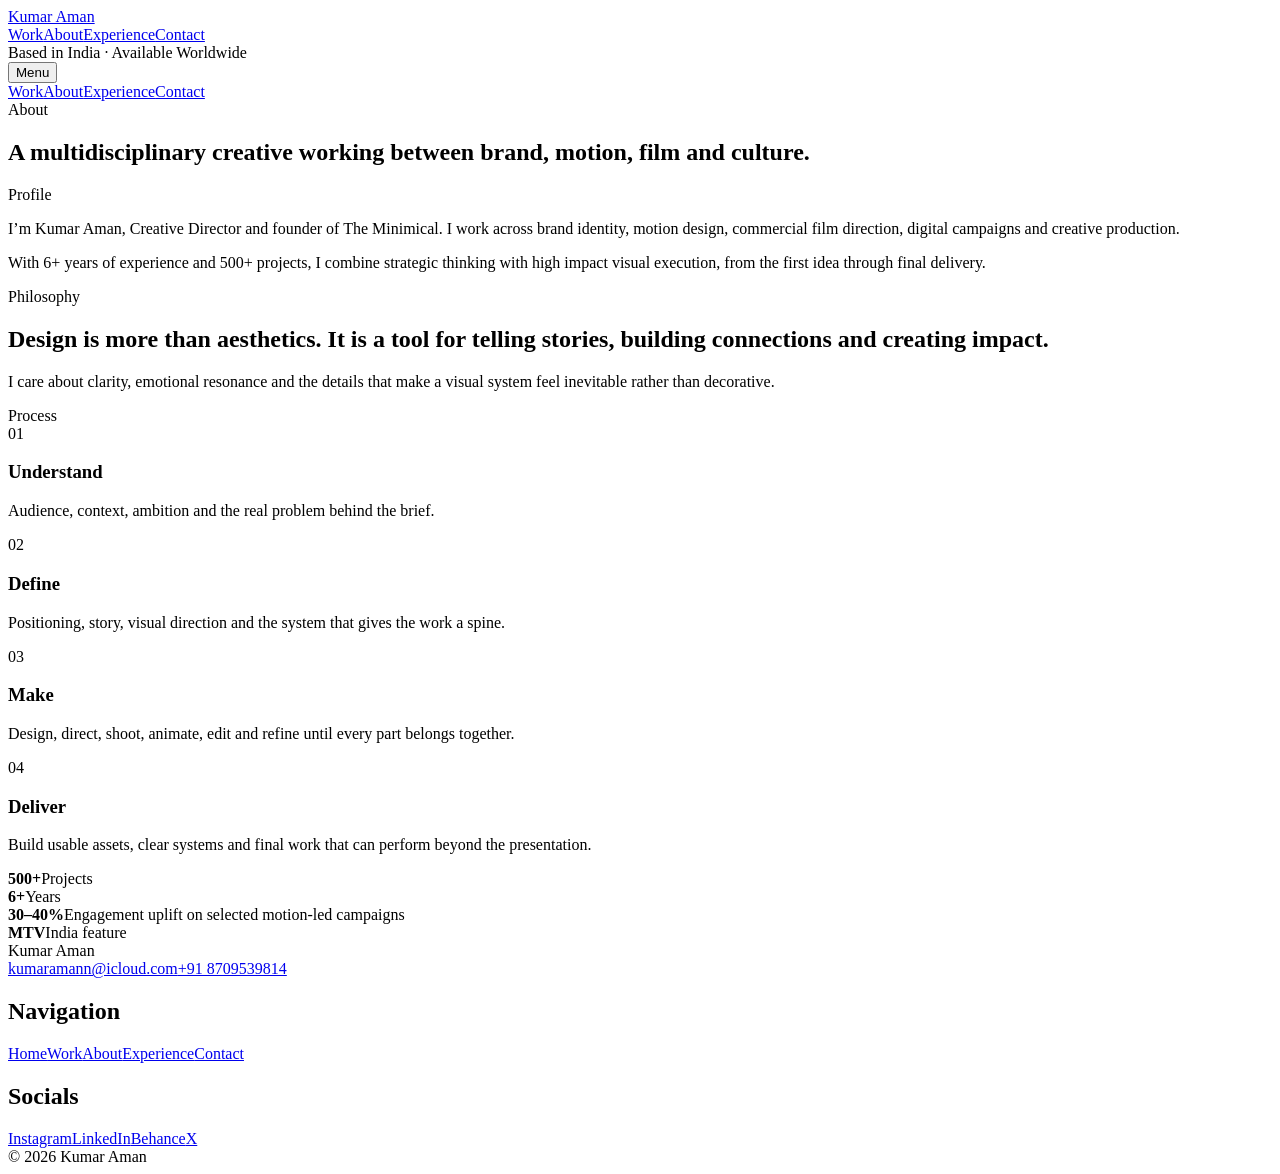
==== about.html @ 10afe8c1 "Add about page" ====
<!doctype html><html lang="en"><head><meta charset="utf-8"><meta name="viewport" content="width=device-width, initial-scale=1"><meta name="description" content="About Kumar Aman, Creative Director and founder of The Minimical."><title>About | Kumar Aman</title><link rel="stylesheet" href="assets/style.css"></head><body><header class="site-header"><div class="container header-inner"><a class="brand" href="index.html">Kumar Aman</a><nav class="desktop-nav"><a class="nav-btn" href="work.html">Work</a><a class="nav-btn active" href="about.html">About</a><a class="nav-btn" href="services.html">Experience</a><a class="nav-btn" href="contact.html">Contact</a></nav><div class="availability">Based in India · Available Worldwide</div><button class="menu-btn" aria-expanded="false" aria-controls="mobile-menu">Menu</button></div><div class="mobile-menu" id="mobile-menu"><a href="work.html">Work</a><a href="about.html">About</a><a href="services.html">Experience</a><a href="contact.html">Contact</a></div></header><main><section class="page-intro container"><div class="section-label"><span class="square"></span><span>About</span></div><h1 class="page-title reveal">A multidisciplinary creative working between brand, motion, film and culture.</h1></section><section class="content-section"><div class="container two-col"><div class="section-label"><span class="square"></span><span>Profile</span></div><div class="rich reveal"><p>I’m Kumar Aman, Creative Director and founder of The Minimical. I work across brand identity, motion design, commercial film direction, digital campaigns and creative production.</p><p>With 6+ years of experience and 500+ projects, I combine strategic thinking with high impact visual execution, from the first idea through final delivery.</p></div></div></section><section class="content-section muted"><div class="container two-col"><div class="section-label"><span class="square"></span><span>Philosophy</span></div><div class="rich reveal"><h2>Design is more than aesthetics. It is a tool for telling stories, building connections and creating impact.</h2><p>I care about clarity, emotional resonance and the details that make a visual system feel inevitable rather than decorative.</p></div></div></section><section class="content-section"><div class="container two-col"><div class="section-label"><span class="square"></span><span>Process</span></div><div class="process-list"><div class="process reveal"><span>01</span><div><h3>Understand</h3><p>Audience, context, ambition and the real problem behind the brief.</p></div></div><div class="process reveal"><span>02</span><div><h3>Define</h3><p>Positioning, story, visual direction and the system that gives the work a spine.</p></div></div><div class="process reveal"><span>03</span><div><h3>Make</h3><p>Design, direct, shoot, animate, edit and refine until every part belongs together.</p></div></div><div class="process reveal"><span>04</span><div><h3>Deliver</h3><p>Build usable assets, clear systems and final work that can perform beyond the presentation.</p></div></div></div></div></section><section class="stats"><div class="container stats-grid"><div><strong>500+</strong><span>Projects</span></div><div><strong>6+</strong><span>Years</span></div><div><strong>30–40%</strong><span>Engagement uplift on selected motion-led campaigns</span></div><div><strong>MTV</strong><span>India feature</span></div></div></section></main><footer class="footer"><div class="container footer-grid"><div><div class="footer-name">Kumar Aman</div><div class="footer-contact"><a href="mailto:kumaramann@icloud.com">kumaramann@icloud.com</a><a href="tel:+918709539814">+91 8709539814</a></div></div><div><h2>Navigation</h2><a href="index.html">Home</a><a href="work.html">Work</a><a href="about.html">About</a><a href="services.html">Experience</a><a href="contact.html">Contact</a></div><div><h2>Socials</h2><a href="https://www.instagram.com/" target="_blank" rel="noopener">Instagram</a><a href="https://www.linkedin.com/" target="_blank" rel="noopener">LinkedIn</a><a href="https://www.behance.net/" target="_blank" rel="noopener">Behance</a><a href="https://x.com/" target="_blank" rel="noopener">X</a></div></div><div class="container footer-bottom">© 2026 Kumar Aman</div></footer><script src="assets/app.js"></script></body></html>
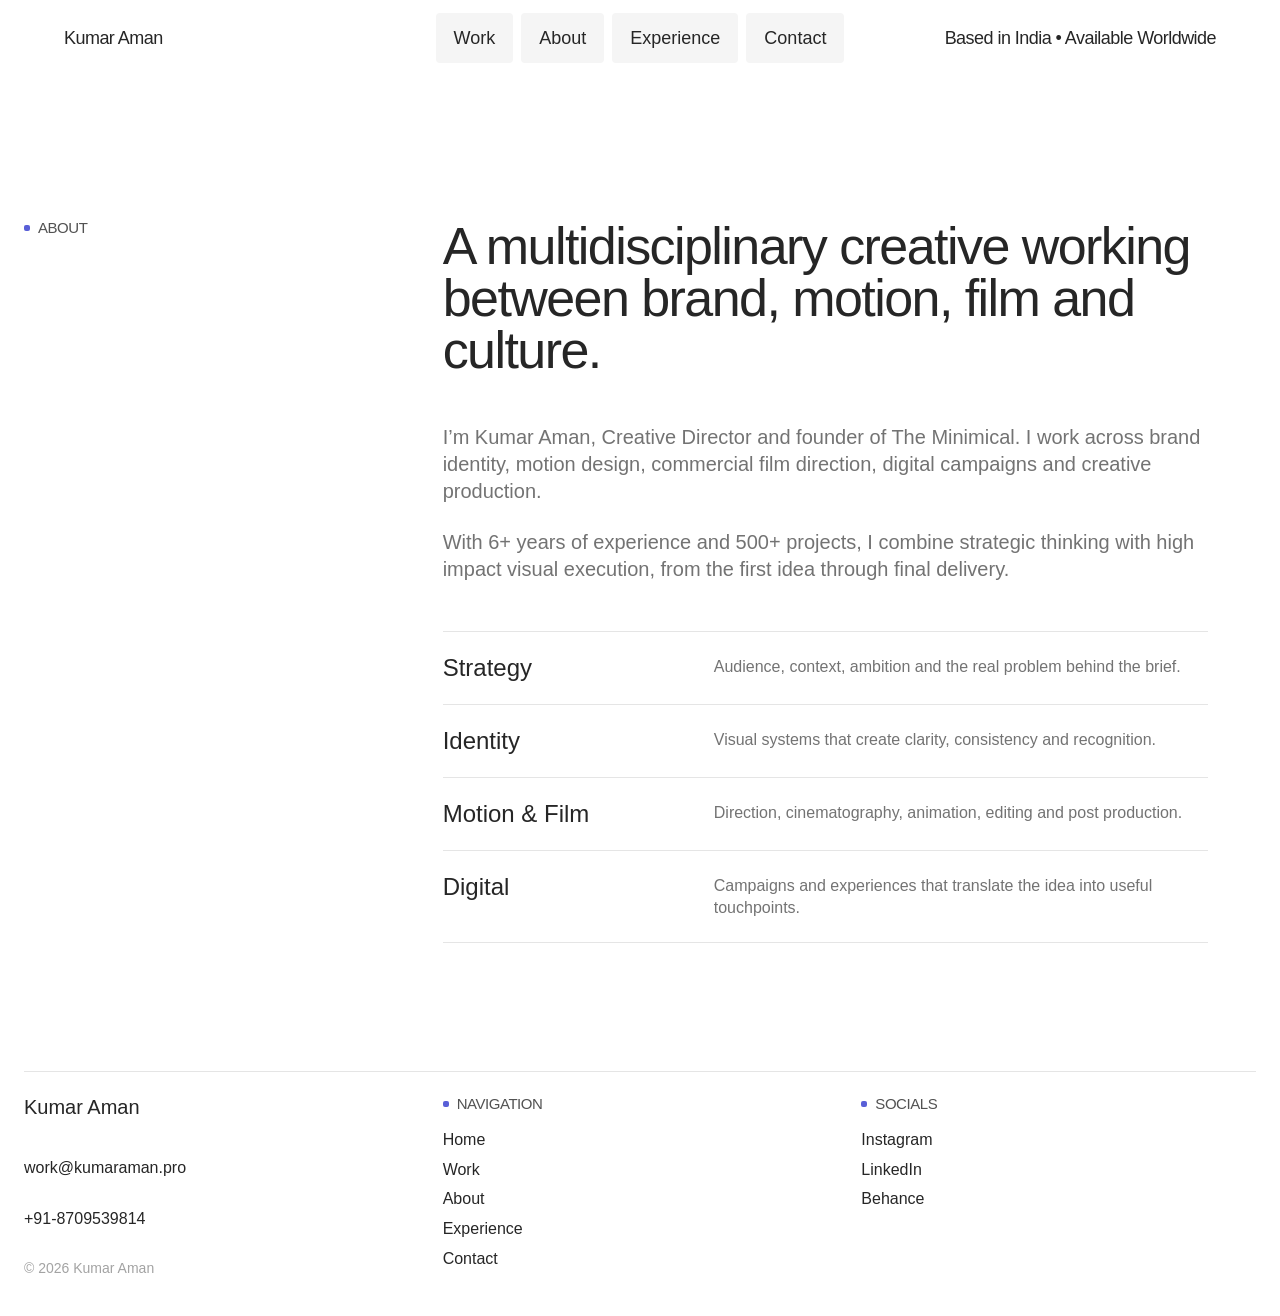
==== commit 80e83578: "Rebuild about route from Semibold system" ====
--- a/about.html
+++ b/about.html
@@ -1 +1 @@
-<!doctype html><html lang="en"><head><meta charset="utf-8"><meta name="viewport" content="width=device-width, initial-scale=1"><meta name="description" content="About Kumar Aman, Creative Director and founder of The Minimical."><title>About | Kumar Aman</title><link rel="stylesheet" href="assets/style.css"></head><body><header class="site-header"><div class="container header-inner"><a class="brand" href="index.html">Kumar Aman</a><nav class="desktop-nav"><a class="nav-btn" href="work.html">Work</a><a class="nav-btn active" href="about.html">About</a><a class="nav-btn" href="services.html">Experience</a><a class="nav-btn" href="contact.html">Contact</a></nav><div class="availability">Based in India · Available Worldwide</div><button class="menu-btn" aria-expanded="false" aria-controls="mobile-menu">Menu</button></div><div class="mobile-menu" id="mobile-menu"><a href="work.html">Work</a><a href="about.html">About</a><a href="services.html">Experience</a><a href="contact.html">Contact</a></div></header><main><section class="page-intro container"><div class="section-label"><span class="square"></span><span>About</span></div><h1 class="page-title reveal">A multidisciplinary creative working between brand, motion, film and culture.</h1></section><section class="content-section"><div class="container two-col"><div class="section-label"><span class="square"></span><span>Profile</span></div><div class="rich reveal"><p>I’m Kumar Aman, Creative Director and founder of The Minimical. I work across brand identity, motion design, commercial film direction, digital campaigns and creative production.</p><p>With 6+ years of experience and 500+ projects, I combine strategic thinking with high impact visual execution, from the first idea through final delivery.</p></div></div></section><section class="content-section muted"><div class="container two-col"><div class="section-label"><span class="square"></span><span>Philosophy</span></div><div class="rich reveal"><h2>Design is more than aesthetics. It is a tool for telling stories, building connections and creating impact.</h2><p>I care about clarity, emotional resonance and the details that make a visual system feel inevitable rather than decorative.</p></div></div></section><section class="content-section"><div class="container two-col"><div class="section-label"><span class="square"></span><span>Process</span></div><div class="process-list"><div class="process reveal"><span>01</span><div><h3>Understand</h3><p>Audience, context, ambition and the real problem behind the brief.</p></div></div><div class="process reveal"><span>02</span><div><h3>Define</h3><p>Positioning, story, visual direction and the system that gives the work a spine.</p></div></div><div class="process reveal"><span>03</span><div><h3>Make</h3><p>Design, direct, shoot, animate, edit and refine until every part belongs together.</p></div></div><div class="process reveal"><span>04</span><div><h3>Deliver</h3><p>Build usable assets, clear systems and final work that can perform beyond the presentation.</p></div></div></div></div></section><section class="stats"><div class="container stats-grid"><div><strong>500+</strong><span>Projects</span></div><div><strong>6+</strong><span>Years</span></div><div><strong>30–40%</strong><span>Engagement uplift on selected motion-led campaigns</span></div><div><strong>MTV</strong><span>India feature</span></div></div></section></main><footer class="footer"><div class="container footer-grid"><div><div class="footer-name">Kumar Aman</div><div class="footer-contact"><a href="mailto:kumaramann@icloud.com">kumaramann@icloud.com</a><a href="tel:+918709539814">+91 8709539814</a></div></div><div><h2>Navigation</h2><a href="index.html">Home</a><a href="work.html">Work</a><a href="about.html">About</a><a href="services.html">Experience</a><a href="contact.html">Contact</a></div><div><h2>Socials</h2><a href="https://www.instagram.com/" target="_blank" rel="noopener">Instagram</a><a href="https://www.linkedin.com/" target="_blank" rel="noopener">LinkedIn</a><a href="https://www.behance.net/" target="_blank" rel="noopener">Behance</a><a href="https://x.com/" target="_blank" rel="noopener">X</a></div></div><div class="container footer-bottom">© 2026 Kumar Aman</div></footer><script src="assets/app.js"></script></body></html>+<!doctype html><html lang="en"><head><meta charset="utf-8"><meta name="viewport" content="width=device-width,initial-scale=1"><meta name="description" content="About Kumar Aman, Creative Director and founder of The Minimical."><title>About | Kumar Aman</title><link rel="stylesheet" href="assets/style.css"><link rel="stylesheet" href="assets/pages.css"></head><body><header class="site-header"><div class="header-wrapper"><div class="header-inner"><a class="brand" href="index.html">Kumar Aman</a><nav class="desktop-nav"><a href="work.html">Work</a><a href="about.html">About</a><a href="services.html">Experience</a><a href="contact.html">Contact</a></nav><div class="availability">Based in India • Available Worldwide</div><button class="mobile-menu-toggle" type="button" aria-expanded="false" aria-controls="mobile-nav">Menu</button></div><nav id="mobile-nav" class="mobile-nav"><a href="work.html">Work</a><a href="about.html">About</a><a href="services.html">Experience</a><a href="contact.html">Contact</a></nav></div></header><main><section class="page-section"><div class="standard-container page-grid"><div class="page-label"><div class="overline"><i></i>About</div></div><div class="page-content"><h1>A multidisciplinary creative working between brand, motion, film and culture.</h1><div class="content-copy reveal"><p>I’m Kumar Aman, Creative Director and founder of The Minimical. I work across brand identity, motion design, commercial film direction, digital campaigns and creative production.</p><p>With 6+ years of experience and 500+ projects, I combine strategic thinking with high impact visual execution, from the first idea through final delivery.</p></div><div class="content-list"><article><h2>Strategy</h2><p>Audience, context, ambition and the real problem behind the brief.</p></article><article><h2>Identity</h2><p>Visual systems that create clarity, consistency and recognition.</p></article><article><h2>Motion &amp; Film</h2><p>Direction, cinematography, animation, editing and post production.</p></article><article><h2>Digital</h2><p>Campaigns and experiences that translate the idea into useful touchpoints.</p></article></div></div></div></section></main><footer class="site-footer"><div class="standard-container footer-grid"><div class="footer-column footer-brand"><a href="index.html">Kumar Aman</a><a href="mailto:work@kumaraman.pro">work@kumaraman.pro</a><a href="tel:+918709539814">+91-8709539814</a><span>© 2026 Kumar Aman</span></div><div class="footer-column"><div class="overline"><i></i>Navigation</div><a href="index.html">Home</a><a href="work.html">Work</a><a href="about.html">About</a><a href="services.html">Experience</a><a href="contact.html">Contact</a></div><div class="footer-column"><div class="overline"><i></i>Socials</div><a href="https://www.instagram.com/framedbyaman/" target="_blank" rel="noopener">Instagram</a><a href="https://www.linkedin.com/" target="_blank" rel="noopener">LinkedIn</a><a href="https://www.behance.net/" target="_blank" rel="noopener">Behance</a></div></div></footer><script src="assets/app.js"></script></body></html>
--- a/assets/style.css
+++ b/assets/style.css
@@ -0,0 +1 @@
+@font-face{font-family:InterDisplayLocal;src:local("Inter Display"),local("Inter");font-style:normal;font-weight:400 800;font-display:swap}*{box-sizing:border-box}html{scroll-behavior:smooth}html,body{margin:0;padding:0}body{background:#fff;color:#262626;font-family:InterDisplayLocal,Inter,Arial,sans-serif;font-size:12px;-webkit-font-smoothing:antialiased;-moz-osx-font-smoothing:grayscale}h1,h2,h3,p,figure{margin:0}a{color:inherit;text-decoration:none}button,input,textarea,select{font:inherit}.site-header{width:100%;background:#fff;position:relative;z-index:20}.header-wrapper{width:100%;display:flex;justify-content:center}.header-inner{width:100%;max-width:1200px;min-height:76px;padding:0 24px;display:flex;align-items:center}.brand{flex:.5 0 0;width:1px;padding:16px 0;font-size:18px;line-height:1;font-weight:500;letter-spacing:-.03em;white-space:nowrap}.desktop-nav{flex:1 0 0;width:1px;display:flex;justify-content:center;align-items:center;gap:8px}.desktop-nav a{background:#f5f5f5;border-radius:4px;padding:16px 18px;font-size:18px;line-height:1;font-weight:500;transition:background .2s,transform .2s}.desktop-nav a:hover{background:#e9e9e9;transform:translateY(-1px)}.availability{flex:.5 0 0;width:1px;text-align:right;padding:16px 0;font-size:18px;line-height:1;font-weight:500;white-space:nowrap;letter-spacing:-.03em}.mobile-menu-toggle,.mobile-nav{display:none}.intro-section{width:100%;display:flex;justify-content:center;align-items:center;padding:144px 24px;overflow:hidden}.narrow-container{width:100%;max-width:768px;display:flex;justify-content:center}.intro-content{width:100%;display:flex;flex-direction:column;align-items:center;gap:24px;text-align:center}.avatar{width:64px;height:64px;border-radius:9999px;flex:none;display:grid;place-items:center;background:#e9e9e9;color:#737373;font-size:17px;font-weight:600;letter-spacing:-.04em;overflow:hidden}.intro-content h1{width:100%;font-size:52px;line-height:1;letter-spacing:-.03em;font-weight:500;text-align:center}.intro-buttons{display:flex;align-items:center;justify-content:center;gap:8px;width:max-content}.button{cursor:pointer;display:flex;align-items:center;justify-content:center;padding:16px 24px;border-radius:4px;font-size:18px;line-height:1;font-weight:500;transition:transform .2s,background .2s}.button:hover{transform:translateY(-1px)}.button-grey{background:#f5f5f5}.button-grey:hover{background:#ececec}.button-purple{background:#595fd7;color:#fff}.button-purple:hover{background:#4d53ca}.standard-container{width:100%;max-width:1440px;margin:0 auto}.featured-section{width:100%;padding:0 24px 128px;overflow:hidden}.section-stack{display:flex;flex-direction:column;align-items:center;gap:48px}.project-grid{width:100%;display:flex;flex-direction:column;gap:24px}.project-card{width:100%;max-width:1200px;margin:0 auto;display:flex;flex-direction:column;gap:16px}.project-image{width:100%;aspect-ratio:1.76512;border-radius:8px;position:relative;overflow:hidden;display:flex;align-items:flex-end;padding:24px;background-size:cover;background-position:center;transition:transform .35s ease}.project-image:after{content:"";position:absolute;inset:0;background:linear-gradient(180deg,transparent 45%,rgba(0,0,0,.28))}.project-image span{position:relative;z-index:1;color:#fff;font-size:42px;line-height:1;letter-spacing:-.05em;font-weight:500}.project-card:hover .project-image{transform:scale(.995)}.project-info{display:flex;flex-direction:column;align-items:flex-start;gap:4px}.project-info h2{font-size:18px;line-height:1.1;font-weight:500;letter-spacing:-.03em}.project-info p{font-size:15px;line-height:1.2;font-weight:500;color:#a3a3a3}.pawperity{background:linear-gradient(135deg,#dcff62,#6b941c)}.vows{background:linear-gradient(135deg,#f1ded5,#654941)}.health{background:linear-gradient(135deg,#d9f4ff,#1973ad)}.jaano{background:linear-gradient(135deg,#ffe05e,#df4c2b)}.lucky{background:linear-gradient(135deg,#242424,#8c8c8c)}.sampann{background:linear-gradient(135deg,#dff4e3,#2b874c)}.services-section,.testimonial-section{width:100%;padding:128px 24px;overflow:hidden}.services-grid,.testimonial-grid{display:grid;grid-template-columns:repeat(6,minmax(10px,1fr));gap:24px}.services-label{grid-column:span 2;display:flex;align-items:flex-start}.overline{display:flex;align-items:center;gap:8px;color:#525252;font-size:15px;line-height:1;text-transform:uppercase;letter-spacing:-.03em;font-weight:500}.overline i{display:block;width:6px;height:6px;background:#595fd7;border-radius:2px}.services-content,.testimonial-content{grid-column:span 4;padding-right:48px;display:flex;flex-direction:column;gap:48px}.services-content>h2{width:100%;max-width:896px;font-size:52px;line-height:1;letter-spacing:-.03em;font-weight:500}.service-list{display:flex;flex-direction:column;width:100%}.service-list article{padding:24px 0;border-top:1px solid #e5e5e5;display:grid;grid-template-columns:1fr 1.6fr auto;gap:24px;align-items:start}.service-list article:last-child{border-bottom:1px solid #e5e5e5}.service-list h3{font-size:24px;line-height:1;font-weight:500;letter-spacing:-.03em}.service-list p{font-size:16px;line-height:1.35;color:#737373;max-width:520px}.service-list a{font-size:15px;font-weight:500;white-space:nowrap}.testimonial-content{gap:48px}.testimonial-content blockquote{font-size:52px;line-height:1;letter-spacing:-.03em;font-weight:500;max-width:896px}.testimonial-meta{display:flex;flex-direction:column;gap:6px;color:#a3a3a3;font-size:15px}.testimonial-meta strong{color:#262626;font-size:15px;font-weight:500}.site-footer{width:100%;padding:0 24px 40px;background:#fff}.footer-grid{display:grid;grid-template-columns:repeat(3,minmax(10px,1fr));gap:24px;padding-top:24px;border-top:1px solid #e5e5e5}.footer-column{display:flex;flex-direction:column;align-items:flex-start;gap:12px}.footer-column .overline{margin-bottom:8px}.footer-column a{font-size:16px;line-height:1.1;font-weight:500}.footer-column span{font-size:14px;color:#a3a3a3}.footer-brand>a:first-child{font-size:20px;margin-bottom:8px}.footer-brand{justify-content:space-between;min-height:180px}.reveal{opacity:0;transform:translateY(60px);transition:opacity .8s cubic-bezier(.22,1,.36,1),transform .8s cubic-bezier(.22,1,.36,1)}.reveal.is-visible{opacity:1;transform:none}@media(max-width:1199px) and (min-width:810px){.header-inner{width:810px}.intro-section{padding:112px 24px}.intro-content h1{font-size:48px}.services-content>h2,.testimonial-content blockquote{font-size:48px}}@media(max-width:809px){.header-inner{min-height:73px;padding:0 16px}.brand{flex:1;padding:16px 0;font-size:18px}.desktop-nav,.availability{display:none}.mobile-menu-toggle{display:flex;margin-left:auto;border:0;background:#f5f5f5;border-radius:4px;padding:12px 14px;color:#262626;font-size:16px;line-height:1;font-weight:500;cursor:pointer}.mobile-nav{display:none;flex-direction:column;gap:8px;padding:0 16px 16px;background:#fff}.mobile-nav.open{display:flex}.mobile-nav a{background:#f5f5f5;border-radius:4px;padding:16px;font-size:18px}.intro-section{padding:80px 16px}.narrow-container{max-width:100%}.intro-content{gap:16px}.avatar{width:56px;height:56px}.intro-content h1{font-size:38.4px;line-height:1;letter-spacing:-.03em}.intro-buttons{width:100%;flex-direction:column;gap:8px}.button{width:100%;font-size:16px;padding:16px 24px}.featured-section{padding:0 16px 64px}.section-stack{gap:32px}.project-grid{gap:16px}.project-card{width:100%;gap:8px}.project-image{aspect-ratio:1;border-radius:8px;padding:16px}.project-image span{font-size:32px}.project-info h2{font-size:18px}.project-info p{font-size:14px}.services-section,.testimonial-section{padding:64px 16px}.services-grid,.testimonial-grid{grid-template-columns:1fr;gap:32px}.services-label{grid-column:span 1}.services-content,.testimonial-content{grid-column:span 1;padding-right:0;gap:32px}.services-content>h2,.testimonial-content blockquote{font-size:38.4px;line-height:1}.service-list article{grid-template-columns:1fr;gap:12px;padding:20px 0}.service-list h3{font-size:22px}.service-list p{font-size:16px}.service-list a{font-size:14px}.testimonial-content blockquote{max-width:none}.testimonial-meta{font-size:14px}.site-footer{padding:0 16px 32px}.footer-grid{grid-template-columns:1fr;gap:32px;padding-top:20px}.footer-brand{min-height:auto;gap:10px}.footer-column a{font-size:16px}}
--- a/assets/pages.css
+++ b/assets/pages.css
@@ -0,0 +1 @@
+.page-section{width:100%;padding:144px 24px 128px;overflow:hidden}.page-grid{display:grid;grid-template-columns:repeat(6,minmax(10px,1fr));gap:24px}.page-label{grid-column:span 2}.page-content{grid-column:span 4;padding-right:48px;display:flex;flex-direction:column;gap:48px}.page-content>h1{font-size:52px;line-height:1;letter-spacing:-.03em;font-weight:500}.content-copy{display:flex;flex-direction:column;gap:24px}.content-copy p{font-size:20px;line-height:1.35;color:#737373;max-width:760px}.content-list{display:flex;flex-direction:column}.content-list article{padding:24px 0;border-top:1px solid #e5e5e5;display:grid;grid-template-columns:1fr 2fr;gap:24px}.content-list article:last-child{border-bottom:1px solid #e5e5e5}.content-list h2{font-size:24px;line-height:1;font-weight:500}.content-list p{font-size:16px;line-height:1.35;color:#737373}.contact-form{display:flex;flex-direction:column;gap:20px}.contact-form label{display:flex;flex-direction:column;gap:8px;font-size:15px;font-weight:500}.contact-form input,.contact-form textarea{width:100%;border:1px solid #e5e5e5;border-radius:4px;padding:14px 16px;background:#fafafa;outline:none;font-size:16px}.contact-form textarea{min-height:180px;resize:vertical}.contact-form button{border:0;width:max-content}.project-detail{width:100%;padding:96px 24px 128px}.project-detail-inner{width:100%;max-width:1200px;margin:0 auto;display:flex;flex-direction:column;gap:48px}.project-detail h1{font-size:72px;line-height:.95;letter-spacing:-.05em;font-weight:500}.project-detail .hero-project-image{width:100%;aspect-ratio:1.76512;border-radius:8px;display:flex;align-items:flex-end;padding:32px;overflow:hidden;color:#fff;font-size:52px;letter-spacing:-.05em;font-weight:500}.project-detail-copy{display:grid;grid-template-columns:1fr 2fr;gap:24px}.project-detail-copy p{font-size:20px;line-height:1.35;color:#737373}.project-back{font-size:15px;font-weight:500}@media(max-width:1199px) and (min-width:810px){.page-section{padding:112px 24px 96px}.page-content>h1{font-size:48px}.project-detail h1{font-size:60px}}@media(max-width:809px){.page-section{padding:80px 16px 64px}.page-grid{grid-template-columns:1fr;gap:32px}.page-label,.page-content{grid-column:span 1}.page-content{padding-right:0;gap:32px}.page-content>h1{font-size:38.4px}.content-copy p{font-size:18px}.content-list article{grid-template-columns:1fr;gap:12px}.project-detail{padding:64px 16px}.project-detail-inner{gap:32px}.project-detail h1{font-size:48px}.project-detail .hero-project-image{aspect-ratio:1;padding:20px;font-size:36px}.project-detail-copy{grid-template-columns:1fr;gap:16px}.project-detail-copy p{font-size:18px}}
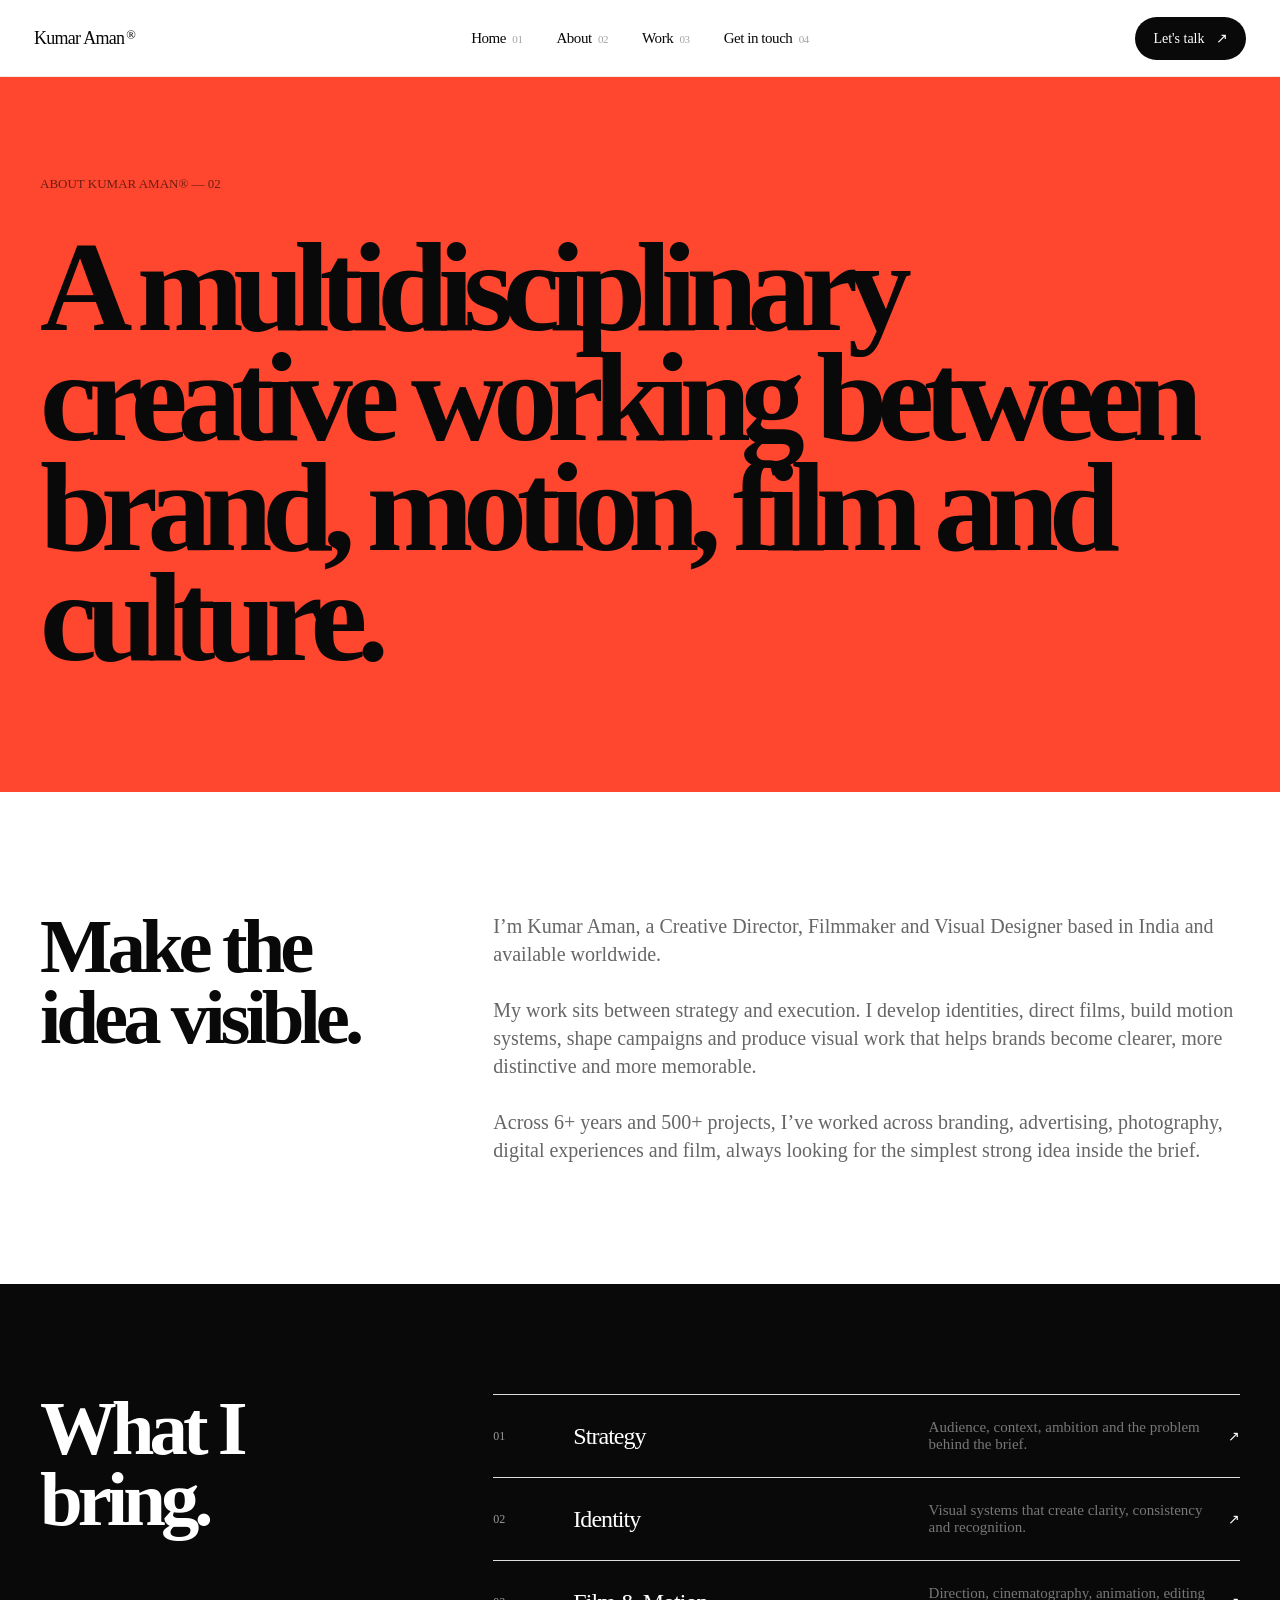
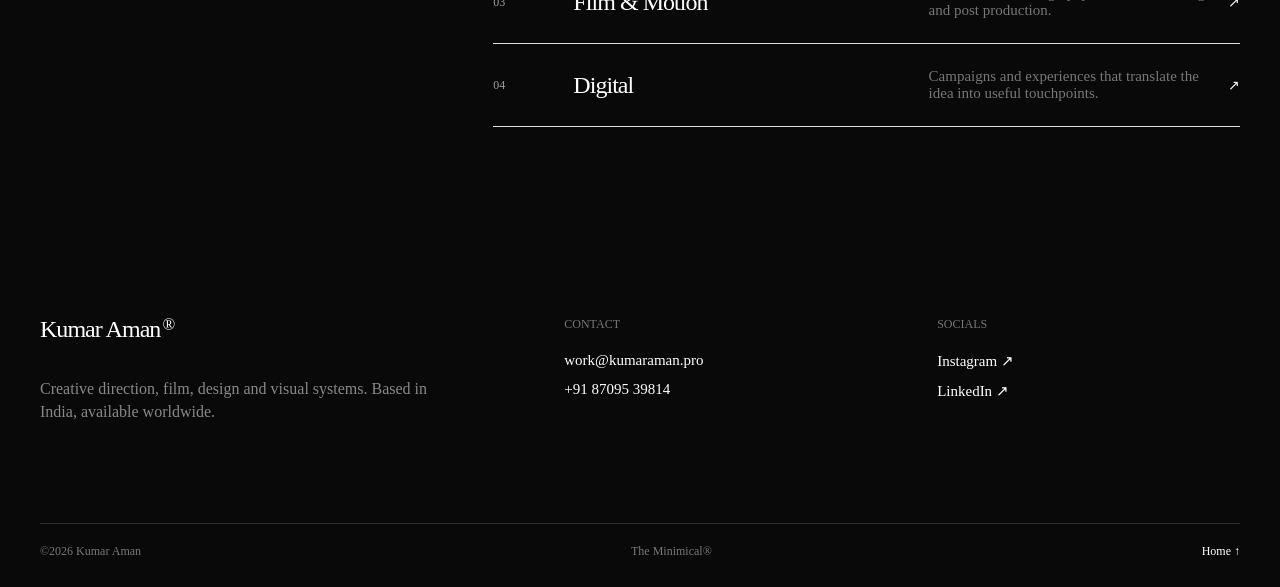
==== commit 713a1235: "Rebuild About page in Viper system" ====
--- a/about.html
+++ b/about.html
@@ -1 +1 @@
-<!doctype html><html lang="en"><head><meta charset="utf-8"><meta name="viewport" content="width=device-width,initial-scale=1"><meta name="description" content="About Kumar Aman, Creative Director and founder of The Minimical."><title>About | Kumar Aman</title><link rel="stylesheet" href="assets/style.css"><link rel="stylesheet" href="assets/pages.css"></head><body><header class="site-header"><div class="header-wrapper"><div class="header-inner"><a class="brand" href="index.html">Kumar Aman</a><nav class="desktop-nav"><a href="work.html">Work</a><a href="about.html">About</a><a href="services.html">Experience</a><a href="contact.html">Contact</a></nav><div class="availability">Based in India • Available Worldwide</div><button class="mobile-menu-toggle" type="button" aria-expanded="false" aria-controls="mobile-nav">Menu</button></div><nav id="mobile-nav" class="mobile-nav"><a href="work.html">Work</a><a href="about.html">About</a><a href="services.html">Experience</a><a href="contact.html">Contact</a></nav></div></header><main><section class="page-section"><div class="standard-container page-grid"><div class="page-label"><div class="overline"><i></i>About</div></div><div class="page-content"><h1>A multidisciplinary creative working between brand, motion, film and culture.</h1><div class="content-copy reveal"><p>I’m Kumar Aman, Creative Director and founder of The Minimical. I work across brand identity, motion design, commercial film direction, digital campaigns and creative production.</p><p>With 6+ years of experience and 500+ projects, I combine strategic thinking with high impact visual execution, from the first idea through final delivery.</p></div><div class="content-list"><article><h2>Strategy</h2><p>Audience, context, ambition and the real problem behind the brief.</p></article><article><h2>Identity</h2><p>Visual systems that create clarity, consistency and recognition.</p></article><article><h2>Motion &amp; Film</h2><p>Direction, cinematography, animation, editing and post production.</p></article><article><h2>Digital</h2><p>Campaigns and experiences that translate the idea into useful touchpoints.</p></article></div></div></div></section></main><footer class="site-footer"><div class="standard-container footer-grid"><div class="footer-column footer-brand"><a href="index.html">Kumar Aman</a><a href="mailto:work@kumaraman.pro">work@kumaraman.pro</a><a href="tel:+918709539814">+91-8709539814</a><span>© 2026 Kumar Aman</span></div><div class="footer-column"><div class="overline"><i></i>Navigation</div><a href="index.html">Home</a><a href="work.html">Work</a><a href="about.html">About</a><a href="services.html">Experience</a><a href="contact.html">Contact</a></div><div class="footer-column"><div class="overline"><i></i>Socials</div><a href="https://www.instagram.com/framedbyaman/" target="_blank" rel="noopener">Instagram</a><a href="https://www.linkedin.com/" target="_blank" rel="noopener">LinkedIn</a><a href="https://www.behance.net/" target="_blank" rel="noopener">Behance</a></div></div></footer><script src="assets/app.js"></script></body></html>+<!doctype html><html lang="en"><head><meta charset="utf-8"><meta name="viewport" content="width=device-width,initial-scale=1"><meta name="description" content="About Kumar Aman, Creative Director, Filmmaker and Visual Designer."><title>About | Kumar Aman</title><link rel="stylesheet" href="assets/style.css"><link rel="stylesheet" href="assets/pages.css"></head><body><header class="site-header"><nav class="nav-shell"><a class="brand" href="index.html">Kumar Aman<span>®</span></a><button class="menu-toggle" aria-expanded="false" aria-label="Open menu"><i></i><i></i></button><div class="nav-links"><a href="index.html">Home <b>01</b></a><a href="about.html">About <b>02</b></a><a href="work.html">Work <b>03</b></a><a href="contact.html">Get in touch <b>04</b></a></div><a class="nav-cta" href="contact.html">Let's talk <span>↗</span></a></nav></header><main class="page-shell"><section class="page-hero"><div class="page-hero-inner"><div class="page-kicker">About Kumar Aman® — 02</div><h1>A multidisciplinary creative working between brand, motion, film and culture.</h1></div></section><section class="page-content"><div class="page-intro-grid"><h2>Make the idea visible.</h2><div class="page-copy"><p>I’m Kumar Aman, a Creative Director, Filmmaker and Visual Designer based in India and available worldwide.</p><p>My work sits between strategy and execution. I develop identities, direct films, build motion systems, shape campaigns and produce visual work that helps brands become clearer, more distinctive and more memorable.</p><p>Across 6+ years and 500+ projects, I’ve worked across branding, advertising, photography, digital experiences and film, always looking for the simplest strong idea inside the brief.</p></div></div></section><section class="dark-panel"><div class="page-content"><div class="page-intro-grid"><h2>What I bring.</h2><div class="list-table"><div class="list-row"><span>01</span><h3>Strategy</h3><p>Audience, context, ambition and the problem behind the brief.</p><a href="services.html">↗</a></div><div class="list-row"><span>02</span><h3>Identity</h3><p>Visual systems that create clarity, consistency and recognition.</p><a href="services.html">↗</a></div><div class="list-row"><span>03</span><h3>Film & Motion</h3><p>Direction, cinematography, animation, editing and post production.</p><a href="services.html">↗</a></div><div class="list-row"><span>04</span><h3>Digital</h3><p>Campaigns and experiences that translate the idea into useful touchpoints.</p><a href="services.html">↗</a></div></div></div></div></section></main><footer class="footer"><div class="footer-top"><div><a class="brand" href="index.html">Kumar Aman<span>®</span></a><p>Creative direction, film, design and visual systems. Based in India, available worldwide.</p></div><div><span>Contact</span><a href="mailto:work@kumaraman.pro">work@kumaraman.pro</a><a href="tel:+918709539814">+91 87095 39814</a></div><div><span>Socials</span><a href="https://www.instagram.com/framedbyaman/" target="_blank" rel="noopener">Instagram ↗</a><a href="https://www.linkedin.com/in/kumaramann/" target="_blank" rel="noopener">LinkedIn ↗</a></div></div><div class="footer-bottom"><span>©2026 Kumar Aman</span><span>The Minimical®</span><a href="index.html">Home ↑</a></div></footer><script src="assets/app.js"></script></body></html>
--- a/assets/style.css
+++ b/assets/style.css
@@ -1 +1 @@
-@font-face{font-family:InterDisplayLocal;src:local("Inter Display"),local("Inter");font-style:normal;font-weight:400 800;font-display:swap}*{box-sizing:border-box}html{scroll-behavior:smooth}html,body{margin:0;padding:0}body{background:#fff;color:#262626;font-family:InterDisplayLocal,Inter,Arial,sans-serif;font-size:12px;-webkit-font-smoothing:antialiased;-moz-osx-font-smoothing:grayscale}h1,h2,h3,p,figure{margin:0}a{color:inherit;text-decoration:none}button,input,textarea,select{font:inherit}.site-header{width:100%;background:#fff;position:relative;z-index:20}.header-wrapper{width:100%;display:flex;justify-content:center}.header-inner{width:100%;max-width:1200px;min-height:76px;padding:0 24px;display:flex;align-items:center}.brand{flex:.5 0 0;width:1px;padding:16px 0;font-size:18px;line-height:1;font-weight:500;letter-spacing:-.03em;white-space:nowrap}.desktop-nav{flex:1 0 0;width:1px;display:flex;justify-content:center;align-items:center;gap:8px}.desktop-nav a{background:#f5f5f5;border-radius:4px;padding:16px 18px;font-size:18px;line-height:1;font-weight:500;transition:background .2s,transform .2s}.desktop-nav a:hover{background:#e9e9e9;transform:translateY(-1px)}.availability{flex:.5 0 0;width:1px;text-align:right;padding:16px 0;font-size:18px;line-height:1;font-weight:500;white-space:nowrap;letter-spacing:-.03em}.mobile-menu-toggle,.mobile-nav{display:none}.intro-section{width:100%;display:flex;justify-content:center;align-items:center;padding:144px 24px;overflow:hidden}.narrow-container{width:100%;max-width:768px;display:flex;justify-content:center}.intro-content{width:100%;display:flex;flex-direction:column;align-items:center;gap:24px;text-align:center}.avatar{width:64px;height:64px;border-radius:9999px;flex:none;display:grid;place-items:center;background:#e9e9e9;color:#737373;font-size:17px;font-weight:600;letter-spacing:-.04em;overflow:hidden}.intro-content h1{width:100%;font-size:52px;line-height:1;letter-spacing:-.03em;font-weight:500;text-align:center}.intro-buttons{display:flex;align-items:center;justify-content:center;gap:8px;width:max-content}.button{cursor:pointer;display:flex;align-items:center;justify-content:center;padding:16px 24px;border-radius:4px;font-size:18px;line-height:1;font-weight:500;transition:transform .2s,background .2s}.button:hover{transform:translateY(-1px)}.button-grey{background:#f5f5f5}.button-grey:hover{background:#ececec}.button-purple{background:#595fd7;color:#fff}.button-purple:hover{background:#4d53ca}.standard-container{width:100%;max-width:1440px;margin:0 auto}.featured-section{width:100%;padding:0 24px 128px;overflow:hidden}.section-stack{display:flex;flex-direction:column;align-items:center;gap:48px}.project-grid{width:100%;display:flex;flex-direction:column;gap:24px}.project-card{width:100%;max-width:1200px;margin:0 auto;display:flex;flex-direction:column;gap:16px}.project-image{width:100%;aspect-ratio:1.76512;border-radius:8px;position:relative;overflow:hidden;display:flex;align-items:flex-end;padding:24px;background-size:cover;background-position:center;transition:transform .35s ease}.project-image:after{content:"";position:absolute;inset:0;background:linear-gradient(180deg,transparent 45%,rgba(0,0,0,.28))}.project-image span{position:relative;z-index:1;color:#fff;font-size:42px;line-height:1;letter-spacing:-.05em;font-weight:500}.project-card:hover .project-image{transform:scale(.995)}.project-info{display:flex;flex-direction:column;align-items:flex-start;gap:4px}.project-info h2{font-size:18px;line-height:1.1;font-weight:500;letter-spacing:-.03em}.project-info p{font-size:15px;line-height:1.2;font-weight:500;color:#a3a3a3}.pawperity{background:linear-gradient(135deg,#dcff62,#6b941c)}.vows{background:linear-gradient(135deg,#f1ded5,#654941)}.health{background:linear-gradient(135deg,#d9f4ff,#1973ad)}.jaano{background:linear-gradient(135deg,#ffe05e,#df4c2b)}.lucky{background:linear-gradient(135deg,#242424,#8c8c8c)}.sampann{background:linear-gradient(135deg,#dff4e3,#2b874c)}.services-section,.testimonial-section{width:100%;padding:128px 24px;overflow:hidden}.services-grid,.testimonial-grid{display:grid;grid-template-columns:repeat(6,minmax(10px,1fr));gap:24px}.services-label{grid-column:span 2;display:flex;align-items:flex-start}.overline{display:flex;align-items:center;gap:8px;color:#525252;font-size:15px;line-height:1;text-transform:uppercase;letter-spacing:-.03em;font-weight:500}.overline i{display:block;width:6px;height:6px;background:#595fd7;border-radius:2px}.services-content,.testimonial-content{grid-column:span 4;padding-right:48px;display:flex;flex-direction:column;gap:48px}.services-content>h2{width:100%;max-width:896px;font-size:52px;line-height:1;letter-spacing:-.03em;font-weight:500}.service-list{display:flex;flex-direction:column;width:100%}.service-list article{padding:24px 0;border-top:1px solid #e5e5e5;display:grid;grid-template-columns:1fr 1.6fr auto;gap:24px;align-items:start}.service-list article:last-child{border-bottom:1px solid #e5e5e5}.service-list h3{font-size:24px;line-height:1;font-weight:500;letter-spacing:-.03em}.service-list p{font-size:16px;line-height:1.35;color:#737373;max-width:520px}.service-list a{font-size:15px;font-weight:500;white-space:nowrap}.testimonial-content{gap:48px}.testimonial-content blockquote{font-size:52px;line-height:1;letter-spacing:-.03em;font-weight:500;max-width:896px}.testimonial-meta{display:flex;flex-direction:column;gap:6px;color:#a3a3a3;font-size:15px}.testimonial-meta strong{color:#262626;font-size:15px;font-weight:500}.site-footer{width:100%;padding:0 24px 40px;background:#fff}.footer-grid{display:grid;grid-template-columns:repeat(3,minmax(10px,1fr));gap:24px;padding-top:24px;border-top:1px solid #e5e5e5}.footer-column{display:flex;flex-direction:column;align-items:flex-start;gap:12px}.footer-column .overline{margin-bottom:8px}.footer-column a{font-size:16px;line-height:1.1;font-weight:500}.footer-column span{font-size:14px;color:#a3a3a3}.footer-brand>a:first-child{font-size:20px;margin-bottom:8px}.footer-brand{justify-content:space-between;min-height:180px}.reveal{opacity:0;transform:translateY(60px);transition:opacity .8s cubic-bezier(.22,1,.36,1),transform .8s cubic-bezier(.22,1,.36,1)}.reveal.is-visible{opacity:1;transform:none}@media(max-width:1199px) and (min-width:810px){.header-inner{width:810px}.intro-section{padding:112px 24px}.intro-content h1{font-size:48px}.services-content>h2,.testimonial-content blockquote{font-size:48px}}@media(max-width:809px){.header-inner{min-height:73px;padding:0 16px}.brand{flex:1;padding:16px 0;font-size:18px}.desktop-nav,.availability{display:none}.mobile-menu-toggle{display:flex;margin-left:auto;border:0;background:#f5f5f5;border-radius:4px;padding:12px 14px;color:#262626;font-size:16px;line-height:1;font-weight:500;cursor:pointer}.mobile-nav{display:none;flex-direction:column;gap:8px;padding:0 16px 16px;background:#fff}.mobile-nav.open{display:flex}.mobile-nav a{background:#f5f5f5;border-radius:4px;padding:16px;font-size:18px}.intro-section{padding:80px 16px}.narrow-container{max-width:100%}.intro-content{gap:16px}.avatar{width:56px;height:56px}.intro-content h1{font-size:38.4px;line-height:1;letter-spacing:-.03em}.intro-buttons{width:100%;flex-direction:column;gap:8px}.button{width:100%;font-size:16px;padding:16px 24px}.featured-section{padding:0 16px 64px}.section-stack{gap:32px}.project-grid{gap:16px}.project-card{width:100%;gap:8px}.project-image{aspect-ratio:1;border-radius:8px;padding:16px}.project-image span{font-size:32px}.project-info h2{font-size:18px}.project-info p{font-size:14px}.services-section,.testimonial-section{padding:64px 16px}.services-grid,.testimonial-grid{grid-template-columns:1fr;gap:32px}.services-label{grid-column:span 1}.services-content,.testimonial-content{grid-column:span 1;padding-right:0;gap:32px}.services-content>h2,.testimonial-content blockquote{font-size:38.4px;line-height:1}.service-list article{grid-template-columns:1fr;gap:12px;padding:20px 0}.service-list h3{font-size:22px}.service-list p{font-size:16px}.service-list a{font-size:14px}.testimonial-content blockquote{max-width:none}.testimonial-meta{font-size:14px}.site-footer{padding:0 16px 32px}.footer-grid{grid-template-columns:1fr;gap:32px;padding-top:20px}.footer-brand{min-height:auto;gap:10px}.footer-column a{font-size:16px}}+@font-face{font-family:SiteInter;src:local("Inter"),local("Arial");font-style:normal;font-weight:400 900;font-display:swap}*{box-sizing:border-box}html{scroll-behavior:smooth}html,body{margin:0;padding:0}body{background:#fff;color:#090909;font-family:SiteInter,Inter,Arial,sans-serif;font-size:14px;-webkit-font-smoothing:antialiased;-moz-osx-font-smoothing:grayscale}body,input,textarea,select,button{font-family:inherit}h1,h2,h3,p,figure{margin:0}a{color:inherit;text-decoration:none}button{font:inherit}.site-header{position:fixed;top:0;left:0;right:0;z-index:100;background:rgba(255,255,255,.92);backdrop-filter:blur(18px);-webkit-backdrop-filter:blur(18px);border-bottom:1px solid rgba(9,9,9,.05)}.nav-shell{height:76px;max-width:1340px;margin:auto;padding:0 34px;display:grid;grid-template-columns:1fr auto 1fr;align-items:center;gap:30px}.brand{font-size:18px;line-height:1;font-weight:500;letter-spacing:-.04em;white-space:nowrap}.brand span{font-size:.7em;vertical-align:top;margin-left:2px}.nav-links{display:flex;align-items:center;justify-content:center;gap:34px}.nav-links a{font-size:15px;font-weight:500;letter-spacing:-.03em;transition:opacity .2s}.nav-links a:hover{opacity:.5}.nav-links b{font-size:11px;color:#a3a3a3;font-weight:500;margin-left:3px}.nav-cta{justify-self:end;background:#090909;color:#fff;border-radius:999px;padding:13px 18px;font-size:14px;font-weight:500;transition:transform .25s,background .25s}.nav-cta:hover{transform:translateY(-2px);background:#ff462e}.nav-cta span{margin-left:8px}.menu-toggle{display:none}.hero{min-height:100vh;background:#ff462e;color:#090909;padding:128px 40px 32px;display:flex;flex-direction:column;justify-content:space-between;position:relative;overflow:hidden}.hero-top,.hero-bottom{display:flex;justify-content:space-between;align-items:center;font-size:13px;line-height:1;letter-spacing:-.02em}.hero-center{max-width:1160px;width:100%;margin:0 auto;display:flex;flex-direction:column;align-items:flex-start;gap:22px}.hero-mark{width:72px;height:72px;border-radius:50%;background:#090909;color:#ff462e;display:grid;place-items:center;font-size:18px;font-weight:700;letter-spacing:-.05em;margin-bottom:4px}.hero-center>p{font-size:22px;letter-spacing:-.04em;font-weight:500}.hero-center>p span{font-size:.65em;vertical-align:top}.hero h1{font-size:clamp(58px,8.1vw,128px);line-height:.91;letter-spacing:-.07em;font-weight:600;max-width:1150px}.round-link{display:inline-flex;align-items:center;gap:14px;font-size:18px;font-weight:500;margin-top:12px}.round-link span{width:42px;height:42px;border-radius:50%;background:#090909;color:#ff462e;display:grid;place-items:center;transition:transform .25s}.round-link:hover span{transform:rotate(45deg)}.section{width:100%;padding:120px 40px}.section-meta{max-width:1400px;margin:0 auto 70px;display:flex;justify-content:space-between;color:#7a7a7a;font-size:13px;text-transform:uppercase;letter-spacing:-.02em}.section-meta span:first-child:before{content:"";display:inline-block;width:6px;height:6px;border-radius:50%;background:#ff462e;margin:0 8px 1px 0}.intro{padding-top:140px;padding-bottom:140px}.intro-grid{max-width:1340px;margin:auto;display:grid;grid-template-columns:2fr 1fr;gap:40px}.intro-grid h2{font-size:clamp(52px,6.4vw,100px);line-height:.92;letter-spacing:-.065em;font-weight:600}.intro-copy{align-self:end;max-width:430px}.intro-copy p{font-size:19px;line-height:1.35;color:#606060;letter-spacing:-.025em}.intro-copy a{display:inline-block;margin-top:28px;border-bottom:1px solid #090909;padding-bottom:6px;font-size:15px}.media-break{padding:0 40px 120px}.media-card{height:min(76vw,780px);max-width:1440px;margin:auto;border-radius:12px;position:relative;overflow:hidden;display:flex;flex-direction:column;justify-content:flex-end;padding:40px;color:#fff;background:#151515}.media-card:before{content:"";position:absolute;inset:0;background:radial-gradient(circle at 70% 30%,rgba(255,70,46,.9),transparent 30%),linear-gradient(135deg,#121212,#444)}.media-card:after{content:"";position:absolute;inset:0;background:linear-gradient(180deg,transparent 50%,rgba(0,0,0,.6))}.media-card span,.media-card small{position:relative;z-index:2}.media-card span{font-size:clamp(40px,7vw,110px);letter-spacing:-.07em;font-weight:600}.media-card small{margin-top:10px;font-size:14px}.approach{background:#090909;color:#fff;padding-top:110px;padding-bottom:120px}.approach .section-meta{color:#a5a5a5}.approach-head{max-width:1340px;margin:0 auto 70px;display:grid;grid-template-columns:2fr 1fr;gap:40px;align-items:end}.approach-head h2{font-size:clamp(48px,6vw,92px);line-height:.92;letter-spacing:-.065em;font-weight:600}.pill-link{justify-self:end;border:1px solid rgba(255,255,255,.25);border-radius:999px;padding:15px 20px;font-size:14px;transition:background .2s,color .2s}.pill-link:hover{background:#fff;color:#090909}.approach-grid{max-width:1340px;margin:auto;display:grid;grid-template-columns:repeat(3,1fr);gap:1px;background:#333}.approach-grid article{background:#090909;min-height:360px;padding:30px;display:flex;flex-direction:column}.approach-grid article>b{font-size:13px;color:#777}.approach-grid h3{font-size:30px;line-height:1;letter-spacing:-.04em;margin-top:auto}.approach-grid p{font-size:16px;line-height:1.35;color:#aaa;max-width:330px;margin-top:18px}.approach-grid article>span{margin-top:28px;font-size:12px;color:#777}.work{padding-top:130px}.section-title-row{max-width:1340px;margin:0 auto 24px;display:flex;justify-content:space-between;align-items:end;gap:30px}.eyebrow{display:block;font-size:12px;line-height:1;text-transform:uppercase;color:#777;letter-spacing:.02em;margin-bottom:18px}.section-title-row h2{font-size:clamp(62px,8vw,120px);line-height:.88;letter-spacing:-.075em;font-weight:600}.section-title-row h2 span{font-size:.45em;vertical-align:top}.section-title-row .pill-link{color:#090909;border-color:#ccc}.section-title-row .pill-link:hover{background:#090909;color:#fff}.section-lead{max-width:1340px;margin:0 auto 60px;font-size:20px;line-height:1.3;color:#777;max-width:700px}.work-grid{max-width:1340px;margin:auto;display:grid;grid-template-columns:1fr 1fr;gap:24px}.work-card{display:block}.work-card.wide{grid-column:1/-1}.work-art{aspect-ratio:1.42;border-radius:10px;overflow:hidden;position:relative;padding:30px;display:flex;flex-direction:column;justify-content:flex-end;color:#fff;transition:transform .4s cubic-bezier(.22,1,.36,1)}.work-card.wide .work-art{aspect-ratio:2.05}.work-art:before{content:"";position:absolute;inset:0;background:linear-gradient(180deg,transparent 35%,rgba(0,0,0,.55))}.work-art span,.work-art small{position:relative;z-index:2}.work-art span{font-size:clamp(38px,5vw,76px);line-height:.9;letter-spacing:-.065em;font-weight:600}.work-art small{font-size:13px;margin-top:12px}.work-card:hover .work-art{transform:scale(.992)}.work-caption{display:grid;grid-template-columns:40px 1fr auto;gap:10px;align-items:baseline;padding:16px 4px}.work-caption b{font-size:12px;color:#999;font-weight:500}.work-caption h3{font-size:18px;font-weight:500;letter-spacing:-.035em}.work-caption span{font-size:13px;color:#999}.pawperity{background:linear-gradient(135deg,#e9ff56 0%,#7c9f1e 55%,#24320c 100%)}.vows{background:radial-gradient(circle at 35% 30%,#e7b39e,#533b36 70%)}.health{background:linear-gradient(135deg,#dff7ff,#2589b8 50%,#092c49)}.jaano{background:linear-gradient(135deg,#ffdd59,#ef592b 52%,#8d1d12)}.lucky{background:linear-gradient(135deg,#151515,#707070)}.sampann{background:linear-gradient(135deg,#dff6e4,#30914f 55%,#103d20)}.stats{background:#f5f4f3;padding-top:120px;padding-bottom:120px}.stats-intro{max-width:1340px;margin:0 auto 80px;display:grid;grid-template-columns:2fr 1fr;gap:40px}.stats-intro h2{font-size:clamp(50px,6vw,90px);line-height:.92;letter-spacing:-.065em;font-weight:600}.stats-intro p{font-size:18px;line-height:1.35;color:#777;align-self:end}.stats-grid{max-width:1340px;margin:auto;display:grid;grid-template-columns:repeat(4,1fr);border-top:1px solid #d6d6d6}.stats-grid>div{padding:26px 20px 0;border-right:1px solid #d6d6d6;min-height:160px}.stats-grid>div:last-child{border-right:0}.stats-grid strong{display:block;font-size:clamp(54px,6vw,92px);line-height:.85;letter-spacing:-.07em;font-weight:600}.stats-grid span{display:block;margin-top:20px;font-size:14px;color:#777}.services{padding-top:120px;padding-bottom:130px}.services-grid{max-width:1340px;margin:auto;display:grid;grid-template-columns:1fr 1.5fr;gap:70px}.services-grid h2{font-size:clamp(48px,5.5vw,84px);line-height:.92;letter-spacing:-.065em;font-weight:600}.service-list{border-top:1px solid #ddd}.service-list a{display:grid;grid-template-columns:42px 1fr 24px;align-items:center;gap:14px;padding:24px 0;border-bottom:1px solid #ddd}.service-list a span{font-size:12px;color:#999}.service-list a b{font-size:22px;font-weight:500;letter-spacing:-.04em}.service-list a em{font-style:normal;font-size:18px;text-align:right}.service-list a:hover b{color:#ff462e}.benefits{background:#090909;color:#fff;padding-top:120px;padding-bottom:120px}.benefits .section-meta{color:#888}.benefit-grid{max-width:1340px;margin:auto;display:grid;grid-template-columns:1.3fr 1fr;gap:70px;align-items:center}.benefit-art{min-height:650px;border-radius:10px;position:relative;overflow:hidden;background:linear-gradient(135deg,#ff462e,#ff8d78 48%,#141414)}.benefit-art:before{content:"";position:absolute;width:50%;height:120%;right:5%;top:-10%;background:radial-gradient(ellipse,#090909 0%,#222 35%,transparent 36%);transform:rotate(12deg);opacity:.8}.benefit-art span{position:absolute;left:30px;bottom:30px;font-size:clamp(42px,6vw,90px);letter-spacing:-.07em;font-weight:600}.benefit-copy h2{font-size:clamp(50px,5.8vw,88px);line-height:.9;letter-spacing:-.07em;font-weight:600}.benefit-copy>p{margin-top:28px;font-size:19px;line-height:1.35;color:#aaa;max-width:500px}.benefit-list{margin-top:50px;border-top:1px solid #333}.benefit-list span{display:block;padding:18px 0;border-bottom:1px solid #333;font-size:14px;color:#bbb}.testimonials{padding-bottom:130px}.testimonial-head{max-width:1340px;margin:0 auto 70px;display:grid;grid-template-columns:1fr 2fr;gap:40px}.testimonial-head h2{font-size:clamp(50px,6vw,92px);line-height:.92;letter-spacing:-.065em;font-weight:600}.quotes{max-width:1340px;margin:auto;display:grid;grid-template-columns:repeat(3,1fr);gap:1px;background:#ddd}.quotes article{background:#fff;padding:30px;min-height:360px;display:flex;flex-direction:column}.quotes article p{font-size:25px;line-height:1.05;letter-spacing:-.045em}.quotes article span{margin-top:auto;color:#999;font-size:13px}.photo-section{padding:0 40px 130px}.photo-grid{max-width:1340px;margin:auto;display:grid;grid-template-columns:1.2fr .8fr .8fr;gap:16px}.photo{min-height:620px;border-radius:10px;position:relative;overflow:hidden;padding:28px;display:flex;align-items:flex-end;color:#fff;background:#222}.photo:before{content:"";position:absolute;inset:0}.visual-three:before{background:radial-gradient(circle at 60% 30%,#ffbd9f,transparent 25%),linear-gradient(150deg,#1b1b1b,#7b4c3d)}.visual-four:before{background:linear-gradient(140deg,#d8e7ff,#536b9a 45%,#101010)}.visual-five:before{background:radial-gradient(circle at 35% 40%,#fff4bd,transparent 20%),linear-gradient(140deg,#090909,#b66f2f)}.photo span{position:relative;z-index:2;font-size:28px;letter-spacing:-.05em}.photo-title{max-width:1340px;margin:30px auto 0;display:grid;grid-template-columns:1fr 2fr;gap:40px}.photo-title span{font-size:13px;color:#777}.photo-title h2{font-size:clamp(44px,5vw,76px);line-height:.92;letter-spacing:-.065em;font-weight:600}.expertise{padding-top:120px;padding-bottom:130px}.expertise-grid{max-width:1340px;margin:auto;display:grid;grid-template-columns:1fr 1fr;gap:80px}.expertise-grid h2{font-size:clamp(52px,6vw,92px);line-height:.9;letter-spacing:-.065em;font-weight:600}.expertise-list{display:grid;grid-template-columns:1fr 1fr;border-top:1px solid #ddd}.expertise-list p{padding:18px 0;border-bottom:1px solid #ddd;font-size:19px;letter-spacing:-.035em}.expertise-list p:nth-child(odd){padding-right:20px}.pricing{background:#f5f4f3;padding-top:120px;padding-bottom:130px}.pricing-head{max-width:1340px;margin:0 auto 60px;display:grid;grid-template-columns:1.5fr 1fr;gap:50px}.pricing-head h2{font-size:clamp(48px,5.5vw,82px);line-height:.92;letter-spacing:-.065em;font-weight:600}.pricing-head p{font-size:18px;line-height:1.35;color:#777;align-self:end}.pricing-grid{max-width:1340px;margin:auto;display:grid;grid-template-columns:repeat(3,1fr);gap:1px;background:#d6d6d6}.pricing-grid article{background:#f5f4f3;padding:30px;min-height:360px;display:flex;flex-direction:column}.pricing-grid article>span{font-size:12px;color:#999}.pricing-grid strong{font-size:34px;line-height:1;letter-spacing:-.05em;margin-top:auto;font-weight:500}.pricing-grid p{font-size:16px;line-height:1.35;color:#777;margin-top:16px;max-width:340px}.pricing-grid a{margin-top:30px;font-size:14px;border-bottom:1px solid #999;padding-bottom:6px;width:max-content}.faq{padding-top:110px;padding-bottom:120px}.faq-list{max-width:1340px;margin:auto;border-top:1px solid #ddd}.faq-list details{border-bottom:1px solid #ddd}.faq-list summary{list-style:none;cursor:pointer;display:grid;grid-template-columns:60px 1fr 30px;align-items:center;padding:28px 0;font-size:24px;letter-spacing:-.04em}.faq-list summary::-webkit-details-marker{display:none}.faq-list summary b{font-size:12px;color:#999;font-weight:500}.faq-list summary span{font-size:24px;text-align:right;color:#777}.faq-list details[open] summary span{transform:rotate(45deg)}.faq-list p{padding:0 60px 30px;font-size:17px;line-height:1.45;color:#777;max-width:900px}.updates{background:#f5f4f3;padding-top:120px;padding-bottom:130px}.updates-head{max-width:1340px;margin:0 auto 60px;display:flex;justify-content:space-between;align-items:end;gap:40px}.updates-head h2{font-size:clamp(52px,6vw,90px);line-height:.9;letter-spacing:-.065em;font-weight:600}.updates-head .pill-link{color:#090909;border-color:#ccc}.updates-head .pill-link:hover{background:#090909;color:#fff}.update-grid{max-width:1340px;margin:auto;display:grid;grid-template-columns:repeat(3,1fr);gap:20px}.update-grid article{display:flex;flex-direction:column}.update-art{aspect-ratio:1.35;border-radius:8px;display:grid;place-items:center;margin-bottom:20px;font-size:70px;letter-spacing:-.08em;font-weight:600}.u1{background:#ff462e}.u2{background:#d9d4c7}.u3{background:#151515;color:#fff}.update-grid article>span{font-size:12px;text-transform:uppercase;color:#888}.update-grid h3{font-size:25px;line-height:1;letter-spacing:-.045em;font-weight:500;margin-top:8px}.update-grid small{color:#999;margin-top:12px}.contact-cta{background:#ff462e;padding:80px 40px 130px}.contact-cta .section-meta{margin-bottom:100px}.contact-cta>div:last-child{max-width:1340px;margin:auto}.contact-cta h2{font-size:clamp(64px,10vw,150px);line-height:.86;letter-spacing:-.08em;font-weight:600;max-width:1100px}.cta-link{display:inline-flex;align-items:center;gap:18px;font-size:20px;margin-top:40px}.cta-link span{width:52px;height:52px;border-radius:50%;background:#090909;color:#ff462e;display:grid;place-items:center}.footer{background:#090909;color:#fff;padding:80px 40px 28px}.footer-top{max-width:1340px;margin:auto;display:grid;grid-template-columns:1.5fr 1fr 1fr;gap:70px;padding-bottom:100px}.footer-top .brand{font-size:24px}.footer-top p{max-width:390px;color:#888;font-size:16px;line-height:1.4;margin-top:25px}.footer-top>div{display:flex;flex-direction:column;align-items:flex-start;gap:12px}.footer-top>div>span{font-size:12px;color:#777;text-transform:uppercase;margin-bottom:8px}.footer-top a:not(.brand){font-size:15px}.footer-bottom{max-width:1340px;margin:auto;border-top:1px solid #2d2d2d;padding-top:20px;display:flex;justify-content:space-between;color:#777;font-size:12px}.footer-bottom a{color:#fff}@media(max-width:1199px) and (min-width:810px){.nav-shell{max-width:900px;padding:0 24px}.hero{padding:120px 30px 28px}.hero h1{font-size:72px}.section{padding-left:30px;padding-right:30px}.section-meta{margin-bottom:55px}.intro-grid,.stats-intro{grid-template-columns:1fr 1fr}.work-grid{gap:16px}.services-grid,.benefit-grid,.expertise-grid,.pricing-head{gap:40px}.photo-section{padding-left:30px;padding-right:30px}.footer{padding-left:30px;padding-right:30px}}@media(max-width:809px){.site-header{position:fixed}.nav-shell{height:auto;min-height:72px;padding:0 20px;display:grid;grid-template-columns:1fr auto;gap:15px}.nav-links,.nav-cta{display:none}.menu-toggle{display:flex;width:44px;height:44px;border:0;border-radius:50%;background:#090909;flex-direction:column;justify-content:center;align-items:center;gap:5px;cursor:pointer}.menu-toggle i{width:17px;height:1px;background:#fff;display:block;transition:transform .25s}.site-header.open .menu-toggle i:first-child{transform:translateY(3px) rotate(45deg)}.site-header.open .menu-toggle i:last-child{transform:translateY(-3px) rotate(-45deg)}.site-header.open .nav-links{display:flex;position:absolute;left:0;right:0;top:72px;padding:12px 20px 20px;background:#fff;flex-direction:column;align-items:stretch;gap:6px;border-bottom:1px solid #eee}.site-header.open .nav-links a{padding:15px 16px;background:#f5f5f5;border-radius:6px}.hero{min-height:100svh;padding:100px 20px 24px}.hero-top{align-items:flex-start;gap:8px;font-size:11px;flex-wrap:wrap}.hero-top span:nth-child(2){display:none}.hero-top span:last-child{margin-left:auto}.hero-center{gap:16px}.hero-mark{width:56px;height:56px;font-size:15px}.hero-center>p{font-size:18px}.hero h1{font-size:clamp(46px,12.8vw,58px);line-height:.92;letter-spacing:-.065em}.round-link{font-size:16px;margin-top:8px}.round-link span{width:38px;height:38px}.hero-bottom{font-size:11px}.section{padding:72px 20px}.section-meta{margin-bottom:44px;font-size:11px}.intro{padding-top:90px;padding-bottom:90px}.intro-grid{grid-template-columns:1fr;gap:45px}.intro-grid h2{font-size:52px;line-height:.92}.intro-copy{max-width:none}.intro-copy p{font-size:17px}.media-break{padding:0 20px 72px}.media-card{height:540px;padding:22px;border-radius:8px}.media-card span{font-size:55px}.approach{padding-top:72px;padding-bottom:72px}.approach-head{grid-template-columns:1fr;gap:28px;margin-bottom:45px}.approach-head h2{font-size:52px}.approach-head .pill-link{justify-self:start}.approach-grid{grid-template-columns:1fr}.approach-grid article{min-height:300px}.work{padding-top:78px}.section-title-row{align-items:flex-start;flex-direction:column;gap:22px}.section-title-row h2{font-size:62px}.section-title-row .pill-link{align-self:flex-start}.section-lead{font-size:17px;margin-bottom:38px}.work-grid{grid-template-columns:1fr;gap:35px}.work-card.wide{grid-column:auto}.work-card.wide .work-art,.work-art{aspect-ratio:1;border-radius:8px;padding:18px}.work-art span{font-size:40px}.work-caption{grid-template-columns:32px 1fr;gap:6px}.work-caption span{grid-column:2}.stats{padding-top:72px;padding-bottom:72px}.stats-intro{grid-template-columns:1fr;gap:28px;margin-bottom:50px}.stats-intro h2{font-size:52px}.stats-intro p{font-size:17px}.stats-grid{grid-template-columns:1fr 1fr}.stats-grid>div{min-height:130px;padding:20px 10px 0}.stats-grid strong{font-size:56px}.stats-grid span{font-size:12px;margin-top:15px}.services{padding-top:72px;padding-bottom:80px}.services-grid{grid-template-columns:1fr;gap:45px}.services-grid h2{font-size:52px}.service-list a{grid-template-columns:35px 1fr 20px;padding:20px 0}.service-list a b{font-size:20px}.benefits{padding-top:72px;padding-bottom:72px}.benefit-grid{grid-template-columns:1fr;gap:42px}.benefit-art{min-height:500px}.benefit-copy h2{font-size:52px}.benefit-copy>p{font-size:17px}.testimonials{padding-bottom:80px}.testimonial-head{grid-template-columns:1fr;gap:20px;margin-bottom:40px}.testimonial-head h2{font-size:52px}.quotes{grid-template-columns:1fr}.quotes article{min-height:300px}.quotes article p{font-size:23px}.photo-section{padding:0 20px 80px}.photo-grid{grid-template-columns:1fr 1fr;gap:10px}.photo{min-height:330px;padding:18px}.photo:first-child{grid-column:1/-1;min-height:470px}.photo-title{grid-template-columns:1fr;gap:18px}.photo-title h2{font-size:48px}.expertise{padding-top:72px;padding-bottom:80px}.expertise-grid{grid-template-columns:1fr;gap:45px}.expertise-grid h2{font-size:52px}.expertise-list p{font-size:17px}.pricing{padding-top:72px;padding-bottom:80px}.pricing-head{grid-template-columns:1fr;gap:25px;margin-bottom:45px}.pricing-head h2{font-size:52px}.pricing-head p{font-size:17px}.pricing-grid{grid-template-columns:1fr}.pricing-grid article{min-height:300px}.faq{padding-top:72px;padding-bottom:72px}.faq-list summary{grid-template-columns:38px 1fr 24px;font-size:19px;padding:22px 0}.faq-list p{padding:0 38px 24px;font-size:16px}.updates{padding-top:72px;padding-bottom:80px}.updates-head{flex-direction:column;align-items:flex-start;gap:25px;margin-bottom:40px}.updates-head h2{font-size:52px}.update-grid{grid-template-columns:1fr}.update-art{aspect-ratio:1.25}.contact-cta{padding:60px 20px 80px}.contact-cta .section-meta{margin-bottom:70px}.contact-cta h2{font-size:64px}.cta-link{font-size:17px}.footer{padding:60px 20px 24px}.footer-top{grid-template-columns:1fr;gap:45px;padding-bottom:60px}.footer-top p{font-size:15px}.footer-bottom{gap:15px;flex-wrap:wrap}.reveal{transform:translateY(35px)}}
--- a/assets/pages.css
+++ b/assets/pages.css
@@ -1 +1 @@
-.page-section{width:100%;padding:144px 24px 128px;overflow:hidden}.page-grid{display:grid;grid-template-columns:repeat(6,minmax(10px,1fr));gap:24px}.page-label{grid-column:span 2}.page-content{grid-column:span 4;padding-right:48px;display:flex;flex-direction:column;gap:48px}.page-content>h1{font-size:52px;line-height:1;letter-spacing:-.03em;font-weight:500}.content-copy{display:flex;flex-direction:column;gap:24px}.content-copy p{font-size:20px;line-height:1.35;color:#737373;max-width:760px}.content-list{display:flex;flex-direction:column}.content-list article{padding:24px 0;border-top:1px solid #e5e5e5;display:grid;grid-template-columns:1fr 2fr;gap:24px}.content-list article:last-child{border-bottom:1px solid #e5e5e5}.content-list h2{font-size:24px;line-height:1;font-weight:500}.content-list p{font-size:16px;line-height:1.35;color:#737373}.contact-form{display:flex;flex-direction:column;gap:20px}.contact-form label{display:flex;flex-direction:column;gap:8px;font-size:15px;font-weight:500}.contact-form input,.contact-form textarea{width:100%;border:1px solid #e5e5e5;border-radius:4px;padding:14px 16px;background:#fafafa;outline:none;font-size:16px}.contact-form textarea{min-height:180px;resize:vertical}.contact-form button{border:0;width:max-content}.project-detail{width:100%;padding:96px 24px 128px}.project-detail-inner{width:100%;max-width:1200px;margin:0 auto;display:flex;flex-direction:column;gap:48px}.project-detail h1{font-size:72px;line-height:.95;letter-spacing:-.05em;font-weight:500}.project-detail .hero-project-image{width:100%;aspect-ratio:1.76512;border-radius:8px;display:flex;align-items:flex-end;padding:32px;overflow:hidden;color:#fff;font-size:52px;letter-spacing:-.05em;font-weight:500}.project-detail-copy{display:grid;grid-template-columns:1fr 2fr;gap:24px}.project-detail-copy p{font-size:20px;line-height:1.35;color:#737373}.project-back{font-size:15px;font-weight:500}@media(max-width:1199px) and (min-width:810px){.page-section{padding:112px 24px 96px}.page-content>h1{font-size:48px}.project-detail h1{font-size:60px}}@media(max-width:809px){.page-section{padding:80px 16px 64px}.page-grid{grid-template-columns:1fr;gap:32px}.page-label,.page-content{grid-column:span 1}.page-content{padding-right:0;gap:32px}.page-content>h1{font-size:38.4px}.content-copy p{font-size:18px}.content-list article{grid-template-columns:1fr;gap:12px}.project-detail{padding:64px 16px}.project-detail-inner{gap:32px}.project-detail h1{font-size:48px}.project-detail .hero-project-image{aspect-ratio:1;padding:20px;font-size:36px}.project-detail-copy{grid-template-columns:1fr;gap:16px}.project-detail-copy p{font-size:18px}}
+.page-shell{padding-top:76px}.page-hero{background:#ff462e;padding:100px 40px 120px}.page-hero-inner{max-width:1340px;margin:auto}.page-kicker{font-size:13px;text-transform:uppercase;color:#6d1e14;margin-bottom:40px}.page-hero h1{font-size:clamp(68px,10vw,150px);line-height:.86;letter-spacing:-.08em;font-weight:600;max-width:1200px}.page-content{max-width:1340px;margin:auto;padding:120px 40px}.page-intro-grid{display:grid;grid-template-columns:1fr 2fr;gap:80px}.page-intro-grid h2{font-size:clamp(48px,6vw,90px);line-height:.92;letter-spacing:-.065em;font-weight:600}.page-copy{max-width:800px}.page-copy p{font-size:20px;line-height:1.4;color:#666;margin-bottom:28px}.page-copy p:last-child{margin-bottom:0}.dark-panel{background:#090909;color:#fff}.dark-panel .page-content{padding-top:110px;padding-bottom:110px}.list-table{border-top:1px solid #ddd}.list-row{display:grid;grid-template-columns:60px 1.2fr 1fr auto;gap:20px;align-items:center;padding:24px 0;border-bottom:1px solid #ddd}.list-row span{font-size:12px;color:#999}.list-row h3{font-size:24px;font-weight:500;letter-spacing:-.04em}.list-row p{font-size:15px;color:#777}.list-row a{font-size:14px}.project-page-hero{padding:120px 40px 70px}.project-page-hero>div{max-width:1340px;margin:auto}.project-page-hero h1{font-size:clamp(68px,10vw,150px);line-height:.86;letter-spacing:-.08em;font-weight:600}.project-meta{display:flex;gap:40px;color:#777;margin-top:30px;font-size:14px}.case-visual{max-width:1340px;margin:0 auto 20px;height:min(70vw,760px);border-radius:10px;position:relative;overflow:hidden;padding:40px;display:flex;align-items:flex-end;color:#fff}.case-visual h2{position:relative;z-index:2;font-size:clamp(52px,8vw,120px);line-height:.88;letter-spacing:-.075em}.case-body{max-width:1340px;margin:auto;padding:100px 40px 140px;display:grid;grid-template-columns:1fr 2fr;gap:80px}.case-body h3{font-size:13px;text-transform:uppercase;color:#777}.case-body p{font-size:21px;line-height:1.4;color:#555}.case-points{margin-top:45px;border-top:1px solid #ddd}.case-points div{padding:20px 0;border-bottom:1px solid #ddd}.case-points b{font-size:15px}.case-points span{display:block;color:#777;margin-top:5px}.case-back{max-width:1340px;margin:auto;padding:0 40px 80px}.case-back a{font-size:15px;border-bottom:1px solid #090909;padding-bottom:5px}@media(max-width:809px){.page-shell{padding-top:72px}.page-hero{padding:70px 20px 80px}.page-hero h1{font-size:64px}.page-content{padding:72px 20px}.page-intro-grid{grid-template-columns:1fr;gap:42px}.page-intro-grid h2{font-size:52px}.page-copy p{font-size:17px}.list-row{grid-template-columns:34px 1fr auto;gap:10px}.list-row p{grid-column:2;font-size:14px}.list-row h3{font-size:20px}.project-page-hero{padding:75px 20px 50px}.project-page-hero h1{font-size:64px}.project-meta{gap:16px;flex-wrap:wrap;font-size:12px}.case-visual{height:470px;margin:0 20px 16px;padding:20px}.case-visual h2{font-size:58px}.case-body{grid-template-columns:1fr;gap:35px;padding:60px 20px 90px}.case-body p{font-size:18px}.case-back{padding:0 20px 60px}}
